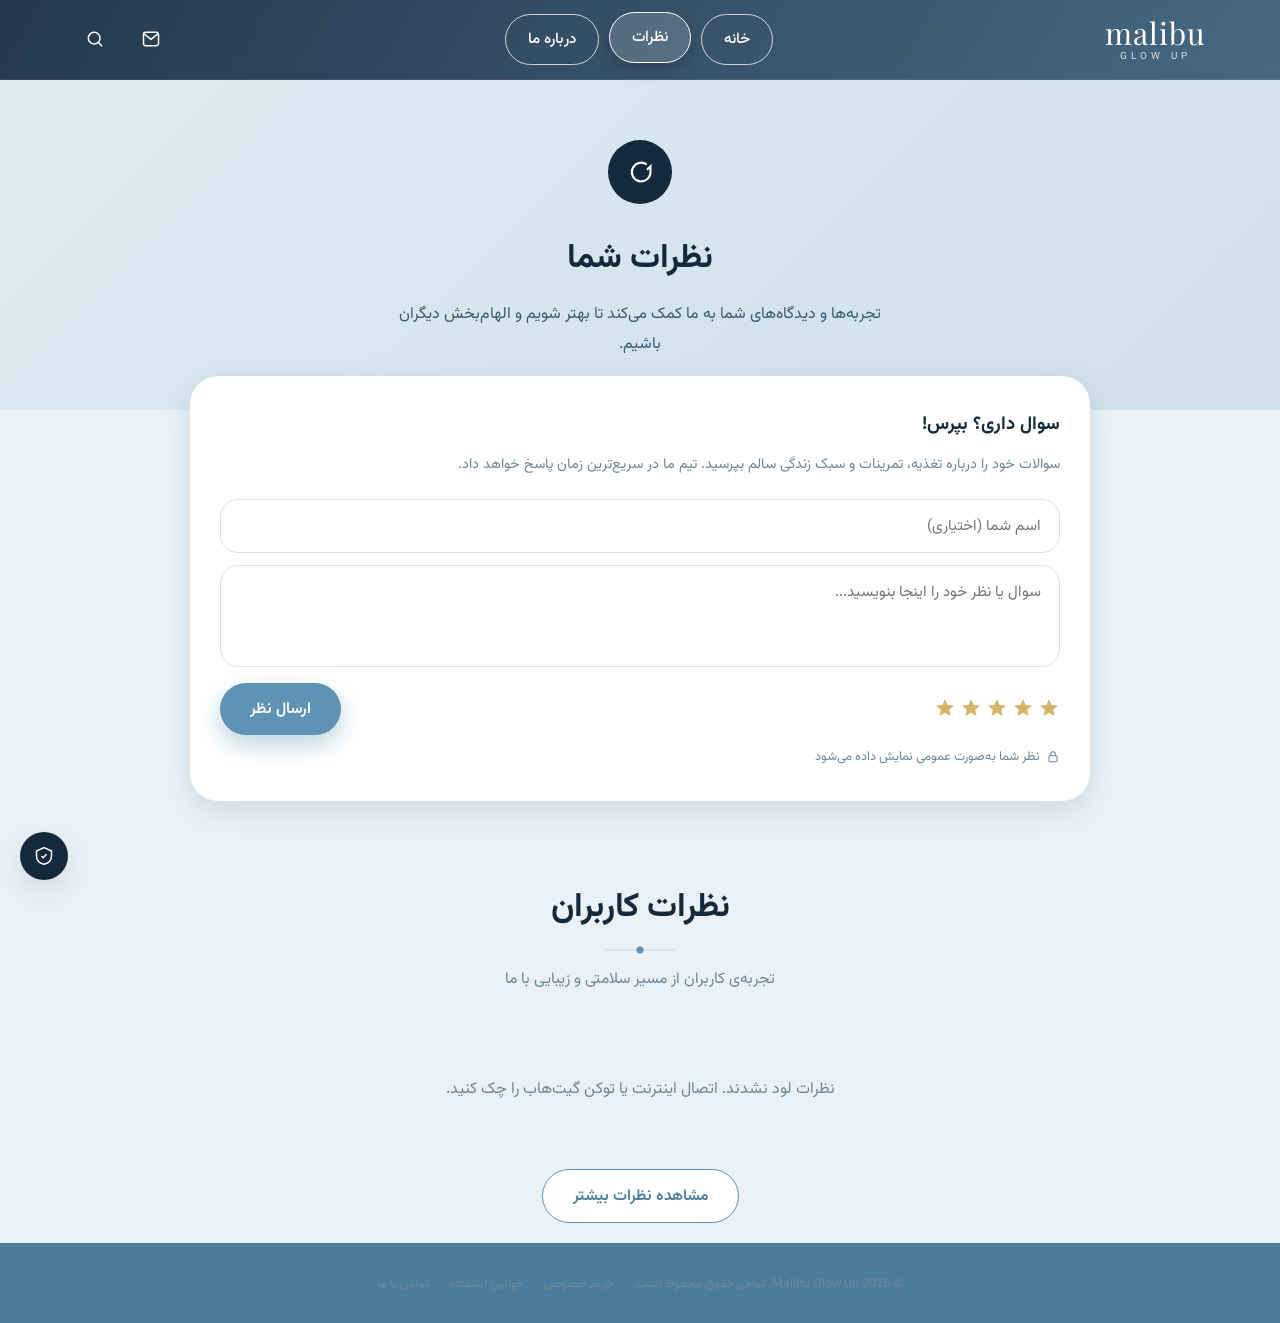
==== comments.html @ 100afa7f "Add files via upload" ====
<!DOCTYPE html>
<html lang="fa" dir="rtl">
<head>
<meta charset="UTF-8">
<meta name="viewport" content="width=device-width, initial-scale=1.0">
<title>نظرات شما | Malibu Glow Up</title>
<link rel="stylesheet" href="style.css">
</head>
<body data-active-nav="comments">

  <div id="site-header-mount"></div>

  <section class="comments-hero">
    <div class="container">
      <div class="comments-hero-icon reveal-el">
        <svg viewBox="0 0 24 24" fill="none" stroke="currentColor" stroke-width="1.8"><path d="M21 12a8 8 0 1 1-3.2-6.4"/><path d="M21 12v-5l-3 3"/></svg>
      </div>
      <h1 class="reveal-el">نظرات شما</h1>
      <p class="reveal-el">تجربه‌ها و دیدگاه‌های شما به ما کمک می‌کند تا بهتر شویم و الهام‌بخش دیگران باشیم.</p>
    </div>
  </section>

  <div class="container">
    <div class="ask-box reveal-el">
      <h3>سوال داری؟ بپرس!</h3>
      <p>سوالات خود را درباره تغذیه، تمرینات و سبک زندگی سالم بپرسید. تیم ما در سریع‌ترین زمان پاسخ خواهد داد.</p>
      <form id="ask-form">
        <div class="ask-form-row">
          <input type="text" id="ask-name" placeholder="اسم شما (اختیاری)">
        </div>
        <div class="ask-form-row" style="margin-top:12px;">
          <textarea id="ask-text" rows="3" placeholder="سوال یا نظر خود را اینجا بنویسید..."></textarea>
        </div>
        <div class="ask-meta">
          <div>
            <div class="star-picker" id="ask-star-picker"></div>
          </div>
          <button type="submit" class="btn btn-primary">ارسال نظر</button>
        </div>
        <div class="lock-note" style="margin-top:10px;">
          <svg viewBox="0 0 24 24" fill="none" stroke="currentColor" stroke-width="1.8"><rect x="5" y="10" width="14" height="10" rx="2"/><path d="M8 10V7a4 4 0 0 1 8 0v3"/></svg>
          نظر شما به‌صورت عمومی نمایش داده می‌شود
        </div>
      </form>
    </div>

    <section class="section" style="padding-bottom:20px;">
      <div class="section-heading reveal-el">
        <h2>نظرات کاربران</h2>
        <div class="divider"></div>
        <p>تجربه‌ی کاربران از مسیر سلامتی و زیبایی با ما</p>
      </div>

      <div class="reviews-list" id="reviews-list"></div>

      <div class="load-more-wrap" id="load-more-wrap">
        <button class="btn btn-outline" id="load-more-btn">مشاهده نظرات بیشتر</button>
      </div>
    </section>
  </div>

  <div id="site-footer-mount"></div>

  <button class="admin-fab" id="admin-fab"></button>

  <script src="topics-data.js"></script>
  <script src="header-footer.js"></script>
  <script src="main.js"></script>
  <script src="github-config.js"></script>
  <script src="comments-store.js"></script>
  <script src="comments.js"></script>
</body>
</html>
---- style.css ----
/* =========================================================
   MALIBU GLOW UP — Stylesheet
   Design tokens + base + components
   ========================================================= */

@import url('https://fonts.googleapis.com/css2?family=Playfair+Display:ital,wght@0,500;0,600;1,500&family=Vazirmatn:wght@300;400;500;600;700&display=swap');

:root{
  /* ---- Color tokens ---- */
  --navy-deep:      #14293c;
  --navy:           #1f3d55;
  --navy-soft:      #2c5170;
  --blue-primary:   #5f93b5;
  --blue-primary-d: #4c7c9c;
  --blue-mist:      #cfe0ec;
  --blue-pale:      #eaf2f7;
  --blue-pale-2:    #dceaf1;
  --ivory:          #fbfcfd;
  --white:          #ffffff;
  --ink:            #16324a;
  --ink-soft:       #395a72;
  --muted:          #6d879a;
  --line:           #d7e4ec;
  --gold:           #d8b46a;

  /* ---- Type ---- */
  --font-display: 'Playfair Display', 'Vazirmatn', serif;
  --font-body: 'Vazirmatn', 'Segoe UI', Tahoma, sans-serif;

  /* ---- Radii & shadow ---- */
  --r-sm: 10px;
  --r-md: 18px;
  --r-lg: 28px;
  --r-pill: 999px;
  --shadow-sm: 0 2px 10px rgba(22,50,74,0.08);
  --shadow-md: 0 10px 30px rgba(22,50,74,0.12);
  --shadow-lg: 0 20px 50px rgba(22,50,74,0.18);

  --ease: cubic-bezier(.22,1,.36,1);
}

*{ box-sizing:border-box; margin:0; padding:0; }

html{ scroll-behavior:smooth; }

body{
  font-family: var(--font-body);
  background: var(--blue-pale);
  color: var(--ink);
  direction: rtl;
  line-height: 1.9;
  overflow-x: hidden;
}

img{ max-width:100%; display:block; }
a{ color:inherit; text-decoration:none; }
button{ font-family:inherit; cursor:pointer; border:none; background:none; color:inherit; }
ul{ list-style:none; }

.container{
  max-width: 1180px;
  margin: 0 auto;
  padding: 0 24px;
}

@media (prefers-reduced-motion: reduce){
  *{ animation-duration: 0.01ms !important; transition-duration: 0.01ms !important; scroll-behavior:auto !important; }
}

/* =========================================================
   HEADER (shared, fixed/sticky across all pages)
   ========================================================= */
#site-header{
  position: sticky;
  top: 0;
  z-index: 500;
  background: linear-gradient(120deg, rgba(20,41,60,0.92), rgba(44,81,112,0.86));
  backdrop-filter: blur(14px);
  -webkit-backdrop-filter: blur(14px);
  border-bottom: 1px solid rgba(255,255,255,0.08);
  transition: box-shadow .4s var(--ease), background .4s var(--ease);
}
#site-header.scrolled{
  box-shadow: 0 8px 24px rgba(10,22,34,0.28);
  background: linear-gradient(120deg, rgba(16,33,48,0.97), rgba(31,61,85,0.94));
}

.header-inner{
  display:flex;
  align-items:center;
  justify-content:space-between;
  gap: 16px;
  padding: 14px 24px;
  max-width: 1180px;
  margin:0 auto;
}

.header-icons{
  display:flex;
  align-items:center;
  gap: 14px;
}
.icon-btn{
  width:42px; height:42px;
  display:flex; align-items:center; justify-content:center;
  border-radius:50%;
  color:#fff;
  transition: transform .3s var(--ease), background .3s var(--ease);
}
.icon-btn:hover{
  background: rgba(255,255,255,0.14);
  transform: translateY(-3px);
}
.icon-btn svg{ width:20px; height:20px; }

.header-nav{
  display:flex;
  align-items:center;
  gap: 10px;
}
.nav-pill{
  padding: 10px 22px;
  border-radius: var(--r-pill);
  border: 1.5px solid rgba(255,255,255,0.75);
  color: #fff;
  font-size: 0.95rem;
  font-weight: 500;
  background: transparent;
  transition: all .3s var(--ease);
  white-space: nowrap;
}
.nav-pill:hover, .nav-pill.active{
  background: rgba(255,255,255,0.16);
  border-color:#fff;
  transform: translateY(-2px);
  box-shadow: 0 6px 16px rgba(0,0,0,0.18);
}

.brand{
  text-align:center;
  line-height:1.1;
}
.brand-name{
  font-family: var(--font-display);
  font-size: 1.9rem;
  color:#fff;
  letter-spacing: 1px;
  direction: ltr;
  display:inline-block;
}
.brand-sub{
  display:block;
  font-size: 0.62rem;
  letter-spacing: 4px;
  color: var(--blue-mist);
  text-transform: uppercase;
  direction: ltr;
  margin-top: 2px;
}

/* mobile nav toggle */
.nav-toggle{ display:none; color:#fff; width:40px; height:40px; }
@media (max-width: 860px){
  .header-inner{ flex-wrap: wrap; }
  .header-nav{
    order: 3;
    width: 100%;
    justify-content: center;
    flex-wrap: wrap;
  }
  .nav-pill{ padding: 8px 16px; font-size: 0.85rem; }
}
@media (max-width: 480px){
  .brand-name{ font-size: 1.5rem; }
  .nav-pill{ padding: 7px 12px; font-size: 0.78rem; }
  .header-icons{ gap:8px; }
  .icon-btn{ width:36px; height:36px; }
}

/* search overlay */
#search-overlay{
  position: fixed; inset:0; z-index: 900;
  background: rgba(15,30,44,0.75);
  backdrop-filter: blur(6px);
  display:flex; align-items:flex-start; justify-content:center;
  padding-top: 12vh;
  opacity:0; pointer-events:none;
  transition: opacity .3s var(--ease);
}
#search-overlay.open{ opacity:1; pointer-events:all; }
.search-box{
  width: min(560px, 90vw);
  background: #fff;
  border-radius: var(--r-lg);
  padding: 20px;
  box-shadow: var(--shadow-lg);
  transform: translateY(-14px);
  transition: transform .35s var(--ease);
}
#search-overlay.open .search-box{ transform: translateY(0); }
.search-box input{
  width:100%;
  border: 2px solid var(--line);
  border-radius: var(--r-pill);
  padding: 12px 20px;
  font-family: inherit;
  font-size: 1rem;
  outline:none;
  transition: border-color .25s;
}
.search-box input:focus{ border-color: var(--blue-primary); }
.search-results{ margin-top: 14px; max-height: 40vh; overflow-y:auto; }
.search-result-item{
  padding: 10px 14px;
  border-radius: var(--r-md);
  transition: background .2s;
}
.search-result-item:hover{ background: var(--blue-pale); }
.search-close{
  position:absolute; top:18px; left:18px;
  color:#fff; width:36px; height:36px;
}

/* =========================================================
   BUTTONS
   ========================================================= */
.btn{
  display:inline-flex; align-items:center; gap:10px;
  padding: 14px 30px;
  border-radius: var(--r-pill);
  font-weight: 600;
  font-size: 0.98rem;
  transition: transform .3s var(--ease), box-shadow .3s var(--ease), background .3s var(--ease);
}
.btn-primary{
  background: var(--blue-primary);
  color: #fff;
  box-shadow: 0 10px 24px rgba(95,147,181,0.4);
}
.btn-primary:hover{
  background: var(--blue-primary-d);
  transform: translateY(-3px);
  box-shadow: 0 14px 30px rgba(95,147,181,0.5);
}
.btn-outline{
  border: 1.5px solid var(--blue-primary);
  color: var(--blue-primary-d);
  background: #fff;
}
.btn-outline:hover{
  background: var(--blue-pale-2);
  transform: translateY(-3px);
}
.btn svg{ width:18px; height:18px; }

/* =========================================================
   HOME — HERO BANNER
   ========================================================= */
.hero{
  position: relative;
  padding: 90px 24px 110px;
  text-align:center;
  overflow:hidden;
  background: radial-gradient(120% 140% at 20% 0%, #dfeaf1 0%, #bcd6e6 42%, #6f9db8 78%, #3f6d8c 100%);
}
.hero::before{
  content:'';
  position:absolute; inset:0;
  background: radial-gradient(60% 50% at 80% 100%, rgba(255,255,255,0.35), transparent 70%);
  pointer-events:none;
}
.hero-content{ position:relative; z-index:2; max-width: 640px; margin:0 auto; }
.hero h1{
  font-family: var(--font-display);
  font-size: clamp(1.8rem, 4vw, 2.6rem);
  color: var(--navy-deep);
  line-height:1.5;
  margin-bottom: 22px;
}
.hero p{
  color: var(--ink-soft);
  font-size: 1.02rem;
  margin-bottom: 34px;
}

/* =========================================================
   SECTION HEADINGS
   ========================================================= */
.section-heading{
  text-align:center;
  margin-bottom: 46px;
}
.section-heading h2{
  font-family: var(--font-display);
  font-size: clamp(1.5rem, 3vw, 2.1rem);
  color: var(--navy-deep);
  margin-bottom: 14px;
}
.section-heading .divider{
  width: 70px; height:2px;
  background: var(--line);
  margin: 0 auto 14px;
  position:relative;
}
.section-heading .divider::after{
  content:'';
  position:absolute; top:50%; right:50%;
  width:7px; height:7px; border-radius:50%;
  background: var(--blue-primary);
  transform: translate(50%,-50%);
}
.section-heading p{ color: var(--muted); font-size: 0.98rem; }

.section{ padding: 70px 0; }

/* =========================================================
   TOPIC CARDS (home page grid)
   ========================================================= */
.topics-grid{
  display:grid;
  grid-template-columns: repeat(3, 1fr);
  gap: 26px;
}
@media (max-width: 900px){ .topics-grid{ grid-template-columns: repeat(2,1fr);} }
@media (max-width: 560px){ .topics-grid{ grid-template-columns: 1fr; } }

.topic-card{
  background:#fff;
  border-radius: var(--r-md);
  overflow:hidden;
  box-shadow: var(--shadow-sm);
  transition: transform .4s var(--ease), box-shadow .4s var(--ease);
  opacity:0; transform: translateY(24px);
}
.topic-card.reveal{ opacity:1; transform: translateY(0); }
.topic-card:hover{
  transform: translateY(-10px);
  box-shadow: var(--shadow-md);
}
.topic-card-media{
  height: 150px;
  background: linear-gradient(135deg, var(--tc1, #5f93b5), var(--tc2, #2c5170));
  position:relative;
}
.topic-card-body{ padding: 20px 22px 24px; }
.topic-card-icon{
  width:38px; height:38px;
  margin-bottom: 12px;
  color: var(--blue-primary-d);
}
.topic-card-title{
  font-weight:600;
  font-size: 1.02rem;
  color: var(--navy-deep);
  margin-bottom: 8px;
}
.topic-card-desc{
  font-size: 0.88rem;
  color: var(--muted);
  margin-bottom: 16px;
  min-height: 44px;
}
.topic-card-arrow{
  width:40px; height:40px;
  border-radius:50%;
  background: var(--blue-pale-2);
  color: var(--blue-primary-d);
  display:flex; align-items:center; justify-content:center;
  transition: all .3s var(--ease);
}
.topic-card-arrow:hover{
  background: var(--blue-primary);
  color:#fff;
  transform: translateX(-4px) scale(1.06);
}
.topic-card-arrow svg{ width:18px; height:18px; }

.more-wrap{ text-align:center; margin-top: 42px; }
#more-toggle{
  display:inline-flex; align-items:center; gap:10px;
}
#more-toggle svg{ transition: transform .35s var(--ease); }
#more-toggle.open svg{ transform: rotate(180deg); }

.topics-extra{
  display:grid;
  grid-template-columns: repeat(3, 1fr);
  gap: 26px;
  margin-top: 26px;
  max-height: 0;
  overflow: hidden;
  opacity: 0;
 
  transition: max-height .6s var(--ease), opacity .5s var(--ease), margin-top .5s var(--ease);
}
.topics-extra.open{
  max-height: 2000px;
  opacity: 1;
}
@media (max-width: 900px){ .topics-extra{ grid-template-columns: repeat(2,1fr);} }
@media (max-width: 560px){ .topics-extra{ grid-template-columns: 1fr; } }

/* =========================================================
   HOME — CLOSING BAND
   ========================================================= */
.closing-band{
  background: var(--blue-primary);
  padding: 60px 0;
}
.closing-inner{
  display:flex; align-items:center; gap: 46px;
  flex-wrap: wrap;
  justify-content:center;
  text-align:center;
}
.closing-photo{
  width: 150px; height:150px; border-radius:50%;
  background: radial-gradient(circle at 35% 30%, #eaf4fa, #6f9db8 70%, #2c5170);
  flex-shrink:0;
  box-shadow: var(--shadow-md);
}
.closing-text{ max-width: 480px; text-align: center; }
.closing-text h3{
  font-family: var(--font-display);
  font-size: 1.6rem;
  color: var(--navy-deep);
  margin-bottom: 12px;
  direction: ltr;
}
.closing-text .divider{ margin: 0 auto 14px; }
.closing-text p{ color: var(--ink-soft); font-size: 0.95rem; }

@media (min-width: 720px){
  .closing-inner{ justify-content: space-between; text-align: right; }
  .closing-text{ text-align: right; }
  .closing-text .divider{ margin: 0 0 14px; }
}

/* =========================================================
   FOOTER
   ========================================================= */
footer.site-footer{
  background: var(--blue-primary-d);
  color: #fff;
  padding: 30px 0 26px;
}
.footer-bottom{
  width:100%;
  display:flex; flex-wrap:wrap; gap: 8px 20px;
  align-items:center; justify-content:center;
  font-size: 0.78rem;
  color: var(--muted);
  text-align: center;
}
.footer-bottom a{ transition: color .25s; }
.footer-bottom a:hover{ color: var(--navy-deep); }

/* =========================================================
   TOPIC PAGE
   ========================================================= */
.topic-hero{
  position:relative;
  width:100%;
  min-height: 46vh;
  background-size: cover;
  background-position:center;
  display:flex; align-items:flex-start;
  padding: 34px 0;
}
.topic-hero-overlay{
  position:absolute; inset:0;
  background: linear-gradient(180deg, rgba(20,41,60,0.5), rgba(20,41,60,0.05)45%,rgba(20,41,60,0.35));
}
.topic-hero-inner{ position:relative; z-index:2; width:100%; }
.topic-eyebrow{
  font-family: var(--font-display);
  font-size: clamp(1.6rem,3.4vw,2.3rem);
  color:#fff;
  direction: ltr;
  text-shadow: 0 2px 14px rgba(0,0,0,0.25);
}

.video-badge{
  position:absolute; z-index:3;
  inset:0;
  display:flex; align-items:center; justify-content:center;
}
.video-badge-btn{
  display:flex; align-items:center; gap:12px;
  background: rgba(20,41,60,0.55);
  border: 1.5px solid rgba(255,255,255,0.7);
  color:#fff;
  padding: 16px 30px;
  border-radius: var(--r-pill);
  backdrop-filter: blur(6px);
  transition: all .35s var(--ease);
}
.video-badge-btn:hover{
  background: var(--blue-primary);
  border-color: var(--blue-primary);
  transform: scale(1.06);
  box-shadow: 0 14px 34px rgba(0,0,0,0.3);
}
.video-badge-btn .play-circle{
  width:44px; height:44px; border-radius:50%;
  background:#fff; color: var(--navy-deep);
  display:flex; align-items:center; justify-content:center;
  flex-shrink:0;
}
.video-badge-btn .play-circle svg{ width:18px; height:18px; margin-right:-2px; }

.topic-intro{
  padding: 46px 0 10px;
  max-width: 760px;
  margin: 0 auto;
  text-align:center;
  color: var(--ink-soft);
  font-size: 1rem;
}

/* Flip cards */
.qa-grid{
  display:grid;
  grid-template-columns: repeat(auto-fit, minmax(210px,1fr));
  gap: 22px;
  padding: 40px 0 10px;
  align-items: stretch;
  position: relative;
  z-index: 5;
  margin-top: -150px;
}
.qa-card{
  perspective: 1400px;
  height: 240px;
  transition: height .5s var(--ease), transform 04s var(--ease);
}
.qa-card.reveal:hover{
  transform: translateY(-6px);
}
.qa-card-inner{
  position:relative;
  width:100%; height:100%;
  transform-style: preserve-3d;
  transition: transform .7s var(--ease);
}
.qa-card.flipped .qa-card-inner{ transform: rotateY(180deg); }
.qa-card.flipped{ height: 300px; }
.qa-card-face{
  position:absolute; inset:0;
  backface-visibility:hidden;
  -webkit-backface-visibility:hidden;
  border-radius: var(--r-md);
  padding: 24px 20px;
  display:flex; flex-direction:column;
  justify-content:center;
  align-items: center;
  text-align: center;
  gap: 20px;
}
.qa-card-front{
  background:#fff;
  box-shadow: var(--shadow-sm);
  transition: box-shadow .3s;
}
.qa-card:hover .qa-card-front{ box-shadow: var(--shadow-md); }
.qa-card-question{
  font-weight:600;
  color: var(--navy-deep);
  font-size: 1rem;
  line-height:1.7;
}
.qa-card-back{
  background: linear-gradient(150deg, rgba(22,50,74,0.94), rgba(44,81,112,0.9));
  color: #eaf2f7;
  transform: rotateY(180deg);
  font-size: 0.9rem;
  line-height: 1.9;
  overflow-y:auto;
}
.qa-flip-btn{
 
  width:36px; height:36px; border-radius:50%;
  background: var(--navy-deep);
  color: #fff;
  display:flex; align-items:center; justify-content:center;
  transition: all .3s var(--ease);
}
.qa-flip-btn:hover{ background: var(--blue-primary);  transform: scale(1.08); }
.qa-flip-btn svg{ width:16px; height:16px; }
.qa-card-back .qa-flip-btn{ background: rgba(255,255,255,0.14); color:#fff; }
.qa-card-back .qa-flip-btn:hover{ background: rgba(255,255,255,0.3); }

/* Summary rounded box */
.summary-box{
  background: var(--blue-pale-2);
  border-radius: var(--r-lg);
  padding: 40px 36px;
  text-align:center;
  margin: 50px 0;
}
.summary-box h3{
  font-family: var(--font-display);
  color: var(--navy-deep);
  font-size: 1.4rem;
  margin-bottom: 16px;
}
.summary-box p{ color: var(--ink-soft); max-width: 680px; margin: 0 auto; }

/* Results images */
.results-grid{
  display:grid;
  grid-template-columns: repeat(3, 1fr);
  gap: 20px;
  padding-bottom: 60px;
}
@media (max-width: 760px){ .results-grid{ grid-template-columns: 1fr; } }
.result-photo{
  aspect-ratio: 4/3;
  border-radius: var(--r-md);
  border: 1px solid var(--line);
  background: linear-gradient(135deg, var(--rc1,#cfe0ec), var(--rc2,#5f93b5));
}

/* =========================================================
   ABOUT PAGE
   ========================================================= */
.about-hero{ padding: 60px 0 10px; text-align:center; }
.about-card{
  background: linear-gradient(160deg, var(--blue-pale-2), var(--blue-mist));
  border-radius: var(--r-lg);
  padding: 50px 34px;
  text-align:center;
  max-width: 720px;
  margin: 20px auto 60px;
  box-shadow: var(--shadow-sm);
}
.about-avatar{
  width: 128px; height:128px; border-radius:50%;
  margin: 0 auto 24px;
  background: radial-gradient(circle at 35% 30%, #eaf4fa, #6f9db8 70%, #2c5170);
  border: 4px solid #fff;
  box-shadow: var(--shadow-md);
}
.about-card h3{
  font-family: var(--font-display);
  color: var(--navy-deep);
  font-size: 1.5rem;
  margin-bottom: 6px;
}
.about-card .role{
  color: var(--blue-primary-d);
  font-size: 0.9rem;
  direction: ltr;
  margin-bottom: 22px;
}
.about-card p{ color: var(--ink-soft); }
.about-why{ text-align:center; padding-bottom: 70px; }
.about-why p{ color: var(--muted); max-width: 620px; margin: 0 auto; }

/* =========================================================
   COMMENTS PAGE
   ========================================================= */
.comments-hero{
  background: linear-gradient(135deg, var(--blue-pale-2), var(--blue-mist));
  padding: 60px 0 50px;
  text-align:center;
}
.comments-hero-icon{
  width:64px; height:64px;
  margin: 0 auto 18px;
  border-radius:50%;
  background: var(--navy-deep);
  color:#fff;
  display:flex; align-items:center; justify-content:center;
}
.comments-hero-icon svg{ width:28px; height:28px; }
.comments-hero h1{
  font-family: var(--font-display);
  font-size: clamp(1.5rem,3vw,2.1rem);
  color: var(--navy-deep);
  margin-bottom: 14px;
}
.comments-hero p{ color: var(--ink-soft); max-width: 520px; margin:0 auto; }

.ask-box{
  background:#fff;
  border-radius: var(--r-lg);
  box-shadow: var(--shadow-md);
  padding: 32px 30px;
  margin: -34px auto 0;
  max-width: 900px;
  position:relative; z-index: 5;
}
.ask-box h3{ color: var(--navy-deep); font-size: 1.15rem; margin-bottom: 8px; }
.ask-box > p{ color: var(--muted); font-size: 0.9rem; margin-bottom: 20px; }
.ask-form-row{
  display:flex; gap: 14px; flex-wrap: wrap;
  align-items:stretch;
}
.ask-form-row input[type=text], .ask-form-row textarea, .name-input{
  flex:1;
  border: 1.5px solid var(--line);
  border-radius: var(--r-md);
  padding: 14px 18px;
  font-family: inherit;
  font-size: 0.95rem;
  resize: none;
  min-width: 200px;
  transition: border-color .25s;
}
.ask-form-row textarea:focus, .ask-form-row input:focus{ outline:none; border-color: var(--blue-primary); }
.ask-meta{
  display:flex; justify-content:space-between; align-items:center;
  margin-top: 16px; flex-wrap: wrap; gap: 12px;
}
.lock-note{ display:flex; align-items:center; gap:6px; font-size: 0.8rem; color: var(--muted); }
.lock-note svg{ width:14px; height:14px; }

.star-picker{ display:flex; gap:4px; margin-top: 10px; }
.star-picker svg{ width:22px; height:22px; color: var(--line); cursor:pointer; transition: color .15s, transform .15s; }
.star-picker span.active svg{ color: var(--gold); }
.star-picker svg:hover{ transform: scale(1.15); }

.reviews-list{ margin-top: 50px; display:flex; flex-direction:column; gap: 18px; }
.review-card{
  background:#fff;
  border-radius: var(--r-md);
  box-shadow: var(--shadow-sm);
  padding: 22px 24px;
  display:flex; justify-content:space-between; gap: 18px;
  flex-wrap: wrap;
  transition: box-shadow .3s;
}
.review-card:hover{ box-shadow: var(--shadow-md); }
.review-body{ flex:1; min-width: 220px; }
.review-body > p{ color: var(--ink-soft); margin-bottom: 14px; }
.review-actions{ display:flex; align-items:center; gap:18px; font-size: 0.85rem; color: var(--muted); }
.like-btn{ display:flex; align-items:center; gap:6px; transition: color .25s, transform .25s; }
.like-btn svg{ width:17px; height:17px; }
.like-btn.liked{ color:#c9536b; }
.like-btn.liked svg{ fill:#c9536b; }
.like-btn:hover{ transform: translateY(-2px); }
.admin-reply-btn{ display:flex; align-items:center; gap:6px; color: var(--blue-primary-d); transition: color .2s; }
.admin-reply-btn:hover{ color: var(--navy-deep); }
.admin-reply-btn svg{ width:15px; height:15px; }

.review-side{
  display:flex; flex-direction:column; align-items:flex-end; gap:6px; text-align:left;
  min-width: 130px;
}
.review-avatar{
  width:52px; height:52px; border-radius:50%;
  background: radial-gradient(circle at 35% 30%, #eaf4fa, var(--av,#6f9db8) 75%, var(--av2,#2c5170));
  margin-bottom: 4px;
}
.review-name{ font-weight:600; color: var(--navy-deep); font-size: 0.95rem; }
.review-time{ font-size: 0.75rem; color: var(--muted); }
.review-stars{ display:flex; gap:2px; }
.review-stars svg{ width:14px; height:14px; color: var(--line); }
.review-stars span.filled svg{ color: var(--gold); }

.admin-reply-box{
  margin-top: 14px;
  background: var(--blue-pale-2);
  border-radius: var(--r-md);
  padding: 14px 18px;
  font-size: 0.88rem;
  color: var(--ink);
}
.admin-reply-box b{ color: var(--blue-primary-d); }
.admin-reply-form{ display:flex; gap:10px; margin-top:10px; }
.admin-reply-form input{
  flex:1; border:1.5px solid var(--line); border-radius: var(--r-pill); padding: 8px 16px; font-family:inherit;
}

.load-more-wrap{ text-align:center; margin-top: 34px; }

/* Admin login floating */
.admin-fab{
  position: fixed; left: 20px; bottom: 20px; z-index: 400;
  background: var(--navy-deep); color:#fff;
  width:48px; height:48px; border-radius:50%;
  display:flex; align-items:center; justify-content:center;
  box-shadow: var(--shadow-md);
  transition: transform .3s var(--ease);
}
.admin-fab:hover{ transform: scale(1.08) rotate(-8deg); }
.admin-fab svg{ width:20px; height:20px; }
.admin-fab.active{ background: var(--gold); color: var(--navy-deep); }

/* =========================================================
   SCROLL REVEAL (generic)
   ========================================================= */
.reveal-el{ opacity:0; transform: translateY(28px); transition: opacity .7s var(--ease), transform .7s var(--ease); }
.reveal-el.reveal{ opacity:1; transform: translateY(0); }

/* Toast */
#toast{
  position: fixed; bottom: 24px; right: 24px; z-index: 999;
  background: var(--navy-deep); color:#fff;
  padding: 14px 22px; border-radius: var(--r-md);
  box-shadow: var(--shadow-lg);
  transform: translateY(20px); opacity:0;
  transition: all .35s var(--ease);
  font-size: 0.88rem;
  pointer-events:none;
}
#toast.show{ transform: translateY(0); opacity:1; }
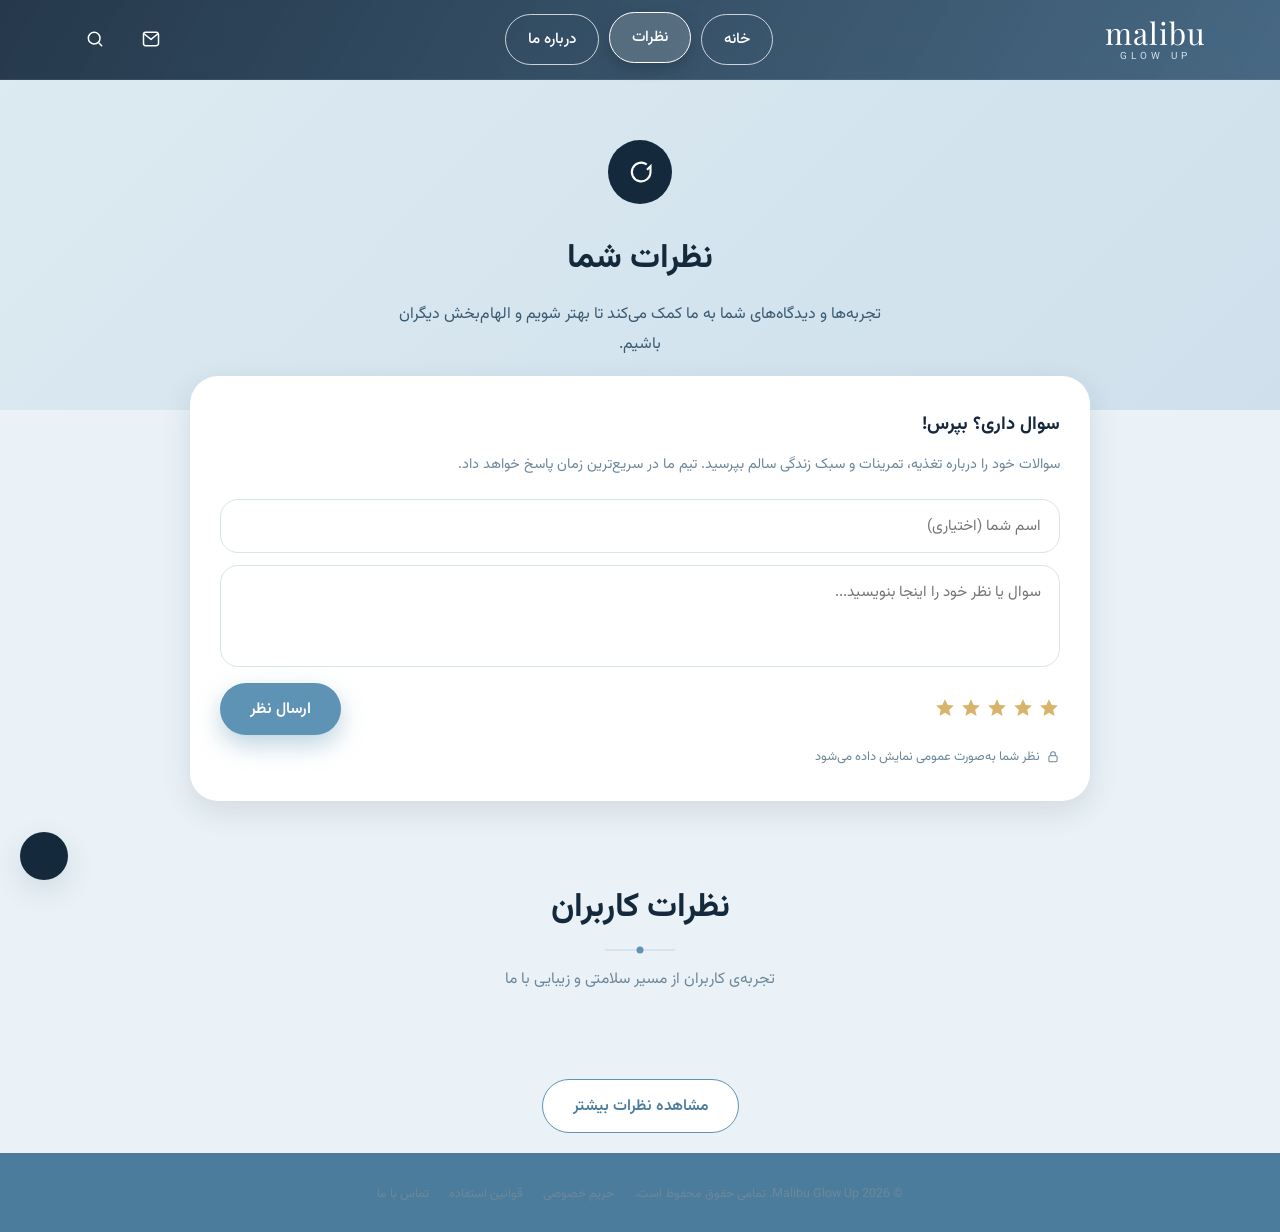
==== commit 05f49623: "Update comments.html" ====
--- a/comments.html
+++ b/comments.html
@@ -66,7 +66,6 @@
   <script src="topics-data.js"></script>
   <script src="header-footer.js"></script>
   <script src="main.js"></script>
-  <script src="github-config.js"></script>
   <script src="comments-store.js"></script>
   <script src="comments.js"></script>
 </body>
